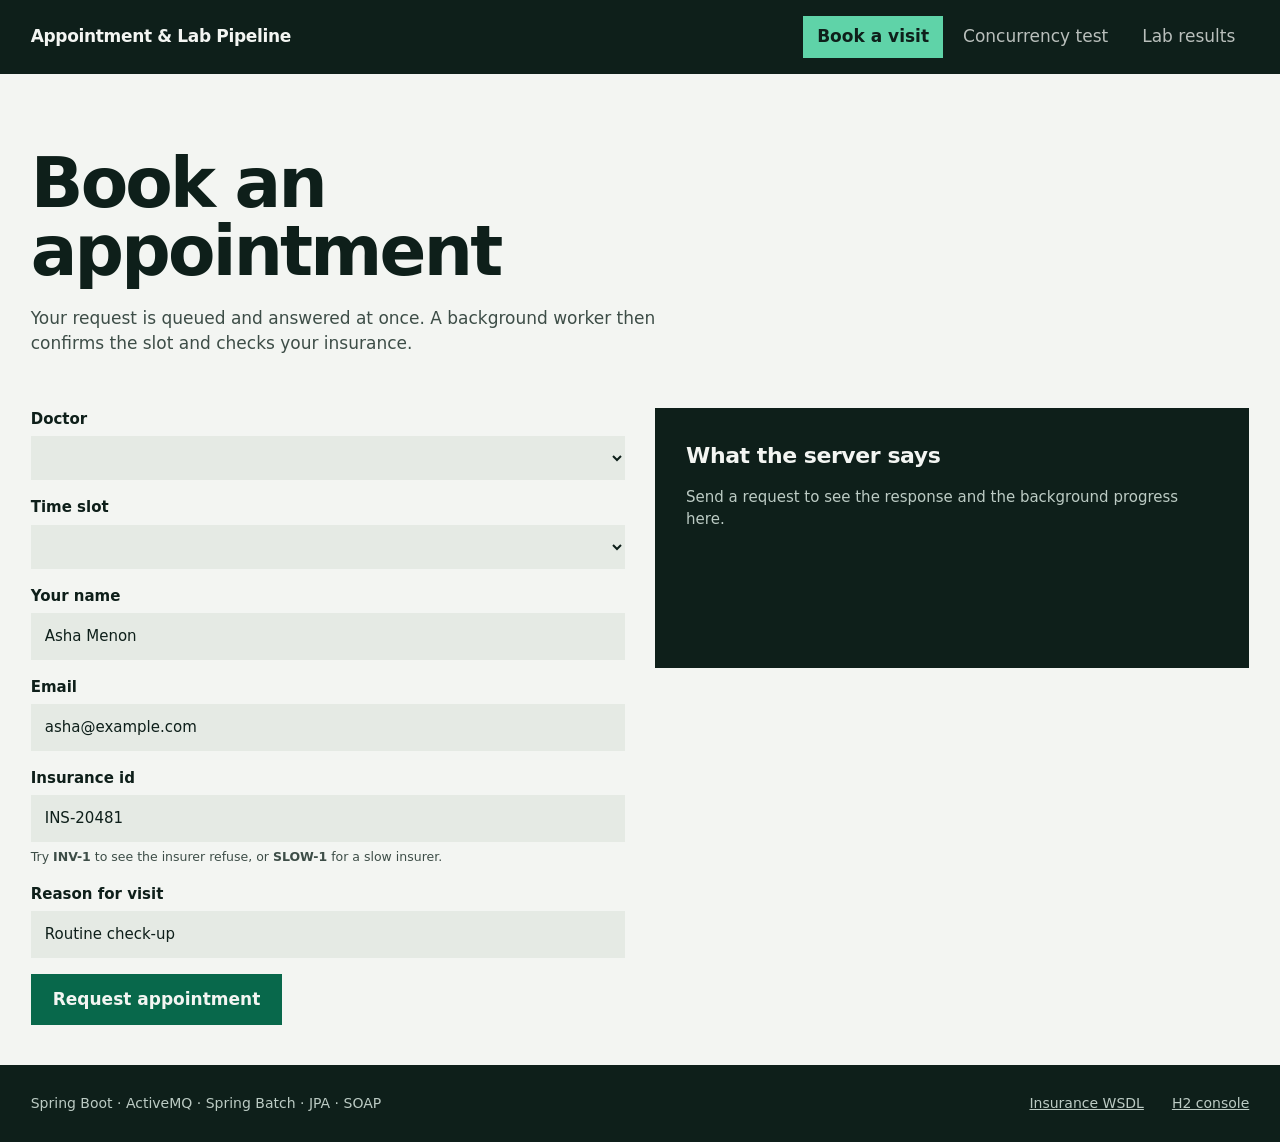
==== src/main/resources/static/index.html @ 47c5c022 "Healthcare appointment scheduling and lab result pipeline" ====
<!doctype html>
<html lang="en">
<head>
<meta charset="utf-8">
<meta name="viewport" content="width=device-width, initial-scale=1">
<title>Healthcare Appointment and Lab Pipeline</title>
<link rel="stylesheet" href="app.css">
</head>
<body>

<header class="bar">
  <span class="mark">Appointment &amp; Lab Pipeline</span>
  <nav aria-label="Views" id="tabs">
    <button data-view="book" aria-current="page">Book a visit</button>
    <button data-view="race">Concurrency test</button>
    <button data-view="lab">Lab results</button>
  </nav>
</header>

<main>

<!-- Patient portal -->
<section id="book" class="view">
  <h1>Book an appointment</h1>
  <p class="intro">Your request is queued and answered at once. A background worker then confirms the slot and checks your insurance.</p>

  <div class="two">
    <form id="bookForm" autocomplete="off">
      <label>Doctor
        <select id="doctor" required></select>
      </label>
      <label>Time slot
        <select id="slot" required></select>
      </label>
      <label>Your name
        <input id="name" required maxlength="80" value="Asha Menon">
      </label>
      <label>Email
        <input id="email" type="email" required value="asha@example.com">
      </label>
      <label>Insurance id
        <input id="ins" required maxlength="40" value="INS-20481">
        <small>Try <b>INV-1</b> to see the insurer refuse, or <b>SLOW-1</b> for a slow insurer.</small>
      </label>
      <label>Reason for visit
        <input id="reason" maxlength="200" value="Routine check-up">
      </label>
      <button class="btn" type="submit">Request appointment</button>
    </form>

    <div class="panel dark" aria-live="polite">
      <h2>What the server says</h2>
      <p id="bookEmpty" class="muted">Send a request to see the response and the background progress here.</p>
      <ol id="bookLog" class="log"></ol>
    </div>
  </div>
</section>

<!-- Race -->
<section id="race" class="view" hidden>
  <h1>Many patients, one slot</h1>
  <p class="intro">Fires simultaneous requests for the same slot. Every request is accepted instantly. Optimistic locking lets exactly one reach the database.</p>

  <div class="controls">
    <label>Doctor <select id="raceDoctor"></select></label>
    <label>Requests <input id="raceCount" type="number" min="2" max="200" value="30"></label>
    <button class="btn" id="raceGo" type="button">Send them all at once</button>
  </div>

  <div class="tiles" id="raceTiles">
    <div><b data-k="QUEUED">0</b><span>Queued</span></div>
    <div><b data-k="PROCESSING">0</b><span>Processing</span></div>
    <div class="good"><b data-k="CONFIRMED">0</b><span>Confirmed</span></div>
    <div class="bad"><b data-k="REJECTED">0</b><span>Rejected</span></div>
  </div>
  <p id="raceNote" class="muted">Waiting for a run.</p>
  <ul id="raceList" class="rows"></ul>
</section>

<!-- Lab -->
<section id="lab" class="view" hidden>
  <h1>Lab result pipeline</h1>
  <p class="intro">The nightly job reads an analyzer file, validates and triages each row, and commits in chunks of 50. Bad rows are skipped and logged. Critical values go out as alerts on a priority topic.</p>

  <div class="controls">
    <button class="btn" id="labGo" type="button">Run the batch on a new analyzer feed</button>
    <label class="file">Or upload a CSV <input id="labFile" type="file" accept=".csv"></label>
    <span id="labState" class="muted"></span>
  </div>

  <div class="tiles" id="labTiles">
    <div><b data-k="read">0</b><span>Rows read</span></div>
    <div class="good"><b data-k="written">0</b><span>Saved</span></div>
    <div class="bad"><b data-k="skipped">0</b><span>Skipped</span></div>
    <div><b data-k="commits">0</b><span>Chunk commits</span></div>
  </div>

  <div class="two">
    <div>
      <h2>Results <select id="sevFilter" aria-label="Filter by severity">
        <option value="">All</option><option>CRITICAL</option><option>ABNORMAL</option><option>NORMAL</option></select></h2>
      <div class="scroll">
        <table class="tbl">
          <thead><tr><th>Patient</th><th>Test</th><th>Value</th><th>Range</th><th>Result</th></tr></thead>
          <tbody id="labRows"></tbody>
        </table>
      </div>
    </div>
    <div>
      <h2>Critical alerts <small id="alertTotal" class="muted"></small></h2>
      <ul id="alertList" class="rows"></ul>
      <h2>Skipped rows</h2>
      <ul id="skipList" class="rows mono"></ul>
    </div>
  </div>
</section>

</main>

<footer class="foot">
  <span>Spring Boot · ActiveMQ · Spring Batch · JPA · SOAP</span>
  <a href="/ws/insurance.wsdl">Insurance WSDL</a>
  <a href="/h2-console">H2 console</a>
</footer>

<script src="app.js"></script>
</body>
</html>
---- src/main/resources/static/app.css ----
:root {
  --ground: #f3f5f2;
  --tone: #e5eae4;
  --ink: #0e1f1a;
  --dark: #0e1f1a;
  --panel: #17302a;
  --on-dark: #f3f5f2;
  --accent: #08684b;
  --accent-dark: #5fd3a8;
  --alert: #b3261e;
  --alert-dark: #ff8f86;
  --muted: #3d4d47;
  --gutter: clamp(16px, 2.4vw, 32px);
}

* { box-sizing: border-box; margin: 0; padding: 0; }
body {
  background: var(--ground); color: var(--ink);
  font-family: system-ui, -apple-system, "Segoe UI", Roboto, sans-serif;
  font-size: 17px; line-height: 1.5; -webkit-font-smoothing: antialiased;
}
:focus-visible { outline: 3px solid var(--accent); outline-offset: 2px; }
ul, ol { list-style: none; }
a { color: inherit; }

.bar {
  background: var(--dark); color: var(--on-dark);
  display: flex; align-items: center; justify-content: space-between; flex-wrap: wrap; gap: 8px 24px;
  padding: 16px var(--gutter);
}
.mark { font-weight: 700; letter-spacing: -.02em; }
.bar nav { display: flex; gap: 6px; flex-wrap: wrap; }
.bar button {
  font: inherit; color: inherit; background: none; border: 0; cursor: pointer;
  padding: 8px 14px; opacity: .75; transition: opacity .2s;
}
.bar button:hover { opacity: 1; }
.bar button[aria-current="page"] { background: var(--accent-dark); color: var(--dark); opacity: 1; font-weight: 600; }
.bar button:focus-visible { outline-color: var(--accent-dark); }

main { padding: clamp(40px, 6vw, 88px) var(--gutter) 40px; max-width: 1360px; margin: 0 auto; }
.view[hidden] { display: none; }
h1 { font-size: clamp(34px, 5.4vw, 76px); line-height: .98; letter-spacing: -.04em; max-width: 14ch; }
h2 { font-size: 22px; letter-spacing: -.02em; margin-bottom: 14px; display: flex; align-items: baseline; gap: 12px; flex-wrap: wrap; }
.intro { margin-top: 20px; max-width: 58ch; color: var(--muted); }
.muted { color: var(--muted); font-size: 15px; font-weight: 400; }
.mono { font-family: ui-monospace, Menlo, monospace; font-size: 13px; }

.two { margin-top: clamp(32px, 4vw, 56px); display: grid; grid-template-columns: 1fr 1fr; gap: var(--gutter); align-items: start; }

form { display: grid; gap: 16px; }
label { display: grid; gap: 6px; font-weight: 600; font-size: 15px; }
label small { font-weight: 400; color: var(--muted); }
input, select {
  font: inherit; font-weight: 400; color: var(--ink); background: var(--tone);
  border: 0; padding: 12px 14px; width: 100%; border-radius: 0;
}
.btn {
  font: inherit; font-weight: 600; cursor: pointer; border: 0;
  background: var(--accent); color: var(--on-dark); padding: 13px 22px; justify-self: start;
  transition: transform .15s, background .2s;
}
.btn:hover { background: #0a7a5a; }
.btn:active { transform: translateY(1px); }
.btn[disabled] { opacity: .55; cursor: progress; }

.panel { padding: clamp(20px, 2.4vw, 32px); }
.panel.dark { background: var(--dark); color: var(--on-dark); min-height: 260px; }
.panel.dark .muted { color: #bccbc4; }
.log { display: grid; gap: 14px; margin-top: 8px; }
.log li { display: grid; gap: 2px; animation: rise .4s both; }
.log .ok { color: var(--accent-dark); font-weight: 600; }
.log .bad { color: var(--alert-dark); font-weight: 600; }
.log code { font-family: ui-monospace, Menlo, monospace; font-size: 14px; color: #bccbc4; }

.controls { margin-top: 32px; display: flex; flex-wrap: wrap; gap: 14px 20px; align-items: end; }
.controls label { min-width: 150px; }
.controls .btn { align-self: end; }
.file input { padding: 9px 12px; }

.tiles { margin-top: 32px; display: grid; grid-template-columns: repeat(4, 1fr); gap: var(--gutter); }
.tiles div { background: var(--tone); padding: 18px 20px; display: grid; }
.tiles b { font-size: clamp(32px, 4vw, 56px); letter-spacing: -.04em; line-height: 1; font-variant-numeric: tabular-nums; }
.tiles span { color: var(--muted); font-size: 15px; margin-top: 6px; }
.tiles .good { background: var(--accent); color: var(--on-dark); }
.tiles .good span { color: #d3e8df; }
.tiles .bad { background: var(--dark); color: var(--on-dark); }
.tiles .bad span { color: #bccbc4; }
#raceNote { margin-top: 14px; }

.rows { display: grid; gap: 8px; margin-top: 10px; }
.rows li { background: var(--tone); padding: 10px 14px; font-size: 15px; overflow-wrap: anywhere; }
.rows li.good { border-left: 6px solid var(--accent); }
.rows li.bad { border-left: 6px solid var(--alert); }
.rows li.crit { background: var(--dark); color: var(--on-dark); }
.rows li.crit b { color: var(--alert-dark); }
#raceList { margin-bottom: 32px; }
.view h2 + .scroll, .view h2 + .rows { margin-top: 0; }
.two > div > h2:not(:first-child) { margin-top: 32px; }

.scroll { max-height: 520px; overflow: auto; }
.tbl { width: 100%; border-collapse: collapse; font-size: 15px; }
.tbl th { text-align: left; background: var(--dark); color: var(--on-dark); padding: 10px 12px; position: sticky; top: 0; font-weight: 600; }
.tbl td { padding: 9px 12px; font-variant-numeric: tabular-nums; }
.tbl tbody tr:nth-child(odd) { background: var(--tone); }
.sev-CRITICAL { color: var(--alert); font-weight: 700; }
.sev-ABNORMAL { font-weight: 700; }
.sev-NORMAL { color: var(--accent); }
h2 select { width: auto; font-size: 15px; padding: 6px 10px; }

.foot { padding: 28px var(--gutter); background: var(--dark); color: #bccbc4; display: flex; flex-wrap: wrap; gap: 8px 28px; font-size: 14px; }
.foot span { margin-right: auto; }

@keyframes rise { from { opacity: 0; transform: translateY(10px); } to { opacity: 1; transform: none; } }
@media (prefers-reduced-motion: reduce) { .log li { animation: none; } .btn { transition: none; } }

@media (max-width: 900px) {
  .two { grid-template-columns: 1fr; }
  .tiles { grid-template-columns: repeat(2, 1fr); }
}
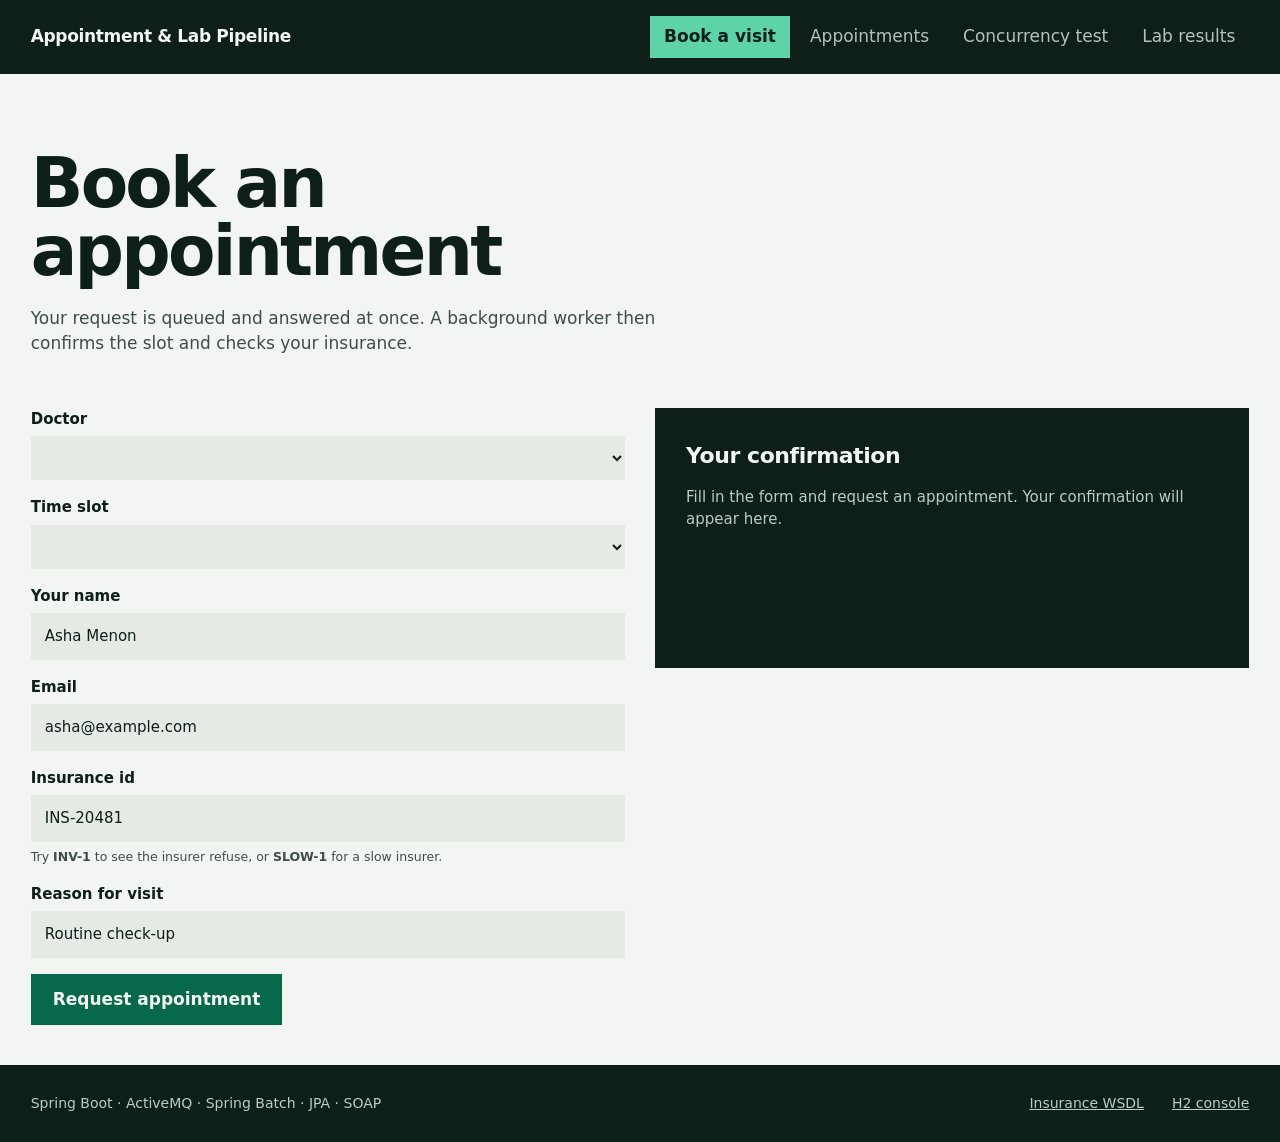
==== commit 63ada325: "Friendly booking confirmation and appointments list" ====
--- a/src/main/resources/static/index.html
+++ b/src/main/resources/static/index.html
@@ -12,6 +12,7 @@
   <span class="mark">Appointment &amp; Lab Pipeline</span>
   <nav aria-label="Views" id="tabs">
     <button data-view="book" aria-current="page">Book a visit</button>
+    <button data-view="appts">Appointments</button>
     <button data-view="race">Concurrency test</button>
     <button data-view="lab">Lab results</button>
   </nav>
@@ -49,10 +50,29 @@
     </form>
 
     <div class="panel dark" aria-live="polite">
-      <h2>What the server says</h2>
-      <p id="bookEmpty" class="muted">Send a request to see the response and the background progress here.</p>
-      <ol id="bookLog" class="log"></ol>
+      <h2 id="resTitle">Your confirmation</h2>
+      <p id="bookEmpty" class="muted">Fill in the form and request an appointment. Your confirmation will appear here.</p>
+      <div id="resBody" hidden>
+        <p id="resWhen" class="when"></p>
+        <p id="resRef" class="muted"></p>
+      </div>
+      <details id="tech" hidden>
+        <summary>Technical details</summary>
+        <ol id="bookLog" class="log"></ol>
+      </details>
     </div>
+  </div>
+</section>
+
+<!-- All appointments -->
+<section id="appts" class="view" hidden>
+  <h1>Booked appointments</h1>
+  <p class="intro">Every confirmed appointment, newest first. <span id="apptCount" class="muted"></span></p>
+  <div class="scroll tall">
+    <table class="tbl">
+      <thead><tr><th>Reference</th><th>Patient</th><th>Doctor</th><th>When</th><th>Reason</th></tr></thead>
+      <tbody id="apptRows"></tbody>
+    </table>
   </div>
 </section>
 
--- a/src/main/resources/static/app.css
+++ b/src/main/resources/static/app.css
@@ -118,3 +118,9 @@
   .two { grid-template-columns: 1fr; }
   .tiles { grid-template-columns: repeat(2, 1fr); }
 }
+
+.when { font-size: clamp(22px, 2.4vw, 30px); letter-spacing: -.02em; line-height: 1.2; color: var(--accent-dark); margin-top: 6px; }
+#resBody .muted { margin-top: 10px; }
+details { margin-top: 28px; color: #bccbc4; font-size: 15px; }
+summary { cursor: pointer; }
+.scroll.tall { max-height: 640px; margin-top: 32px; }
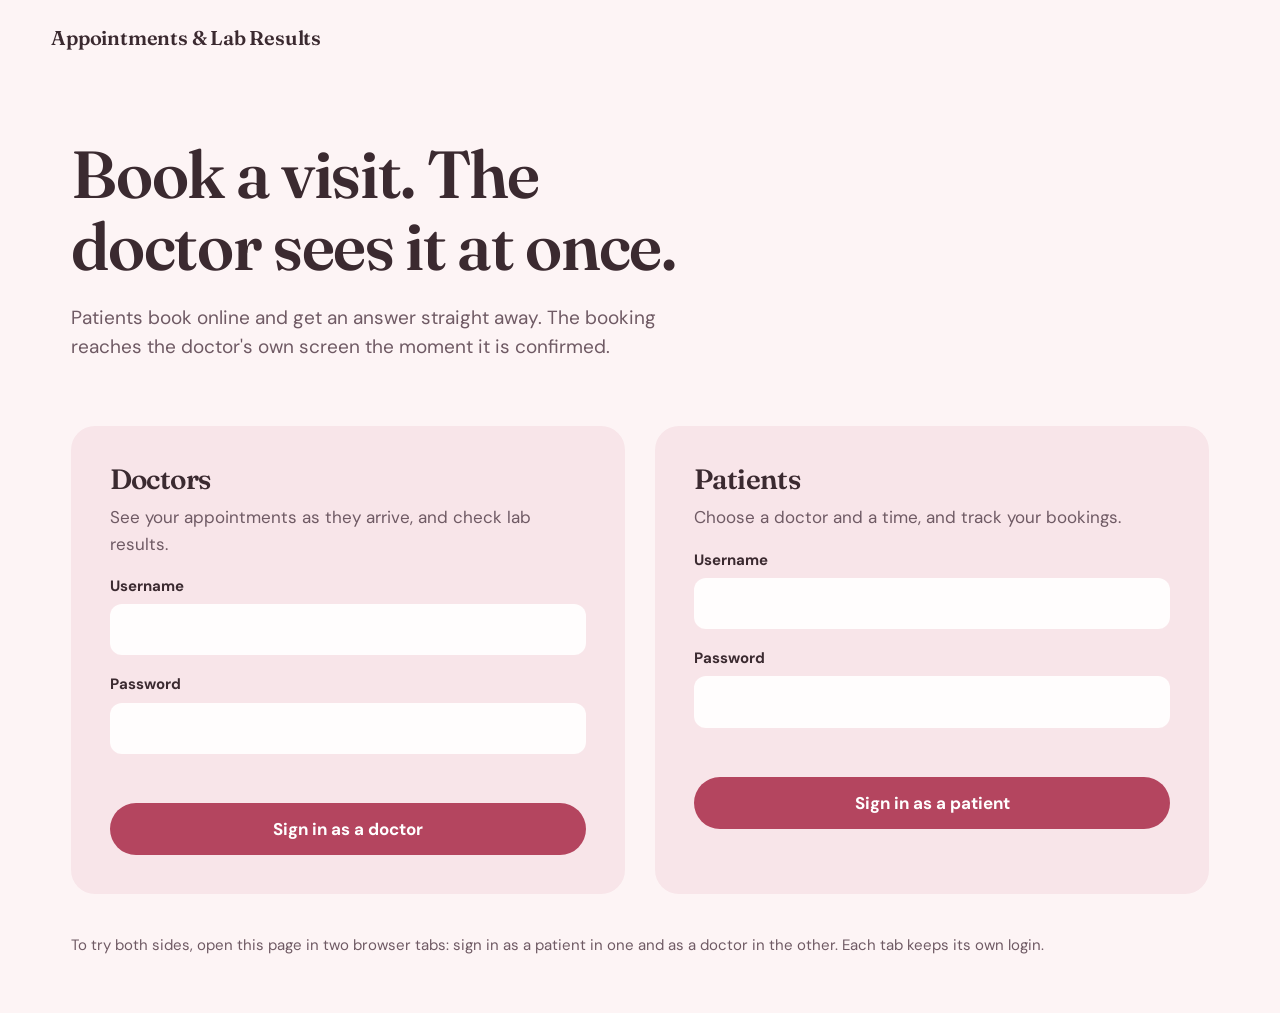
==== commit 3c337971: "Doctor and patient portals with logins, live appointment updates, soft pink UI" ====
--- a/src/main/resources/static/index.html
+++ b/src/main/resources/static/index.html
@@ -3,146 +3,46 @@
 <head>
 <meta charset="utf-8">
 <meta name="viewport" content="width=device-width, initial-scale=1">
-<title>Healthcare Appointment and Lab Pipeline</title>
-<link rel="stylesheet" href="app.css">
+<title>Appointments and Lab Results</title>
+<link rel="preconnect" href="https://fonts.googleapis.com">
+<link rel="preconnect" href="https://fonts.gstatic.com" crossorigin>
+<link href="https://fonts.googleapis.com/css2?family=DM+Sans:wght@400;500;700&family=Fraunces:opsz,wght@9..144,600&display=swap" rel="stylesheet">
+<link rel="stylesheet" href="site.css">
 </head>
 <body>
 
-<header class="bar">
-  <span class="mark">Appointment &amp; Lab Pipeline</span>
-  <nav aria-label="Views" id="tabs">
-    <button data-view="book" aria-current="page">Book a visit</button>
-    <button data-view="appts">Appointments</button>
-    <button data-view="race">Concurrency test</button>
-    <button data-view="lab">Lab results</button>
-  </nav>
+<header class="top">
+  <a class="brand" href="/">Appointments &amp; Lab Results</a>
 </header>
 
-<main>
-
-<!-- Patient portal -->
-<section id="book" class="view">
-  <h1>Book an appointment</h1>
-  <p class="intro">Your request is queued and answered at once. A background worker then confirms the slot and checks your insurance.</p>
-
-  <div class="two">
-    <form id="bookForm" autocomplete="off">
-      <label>Doctor
-        <select id="doctor" required></select>
-      </label>
-      <label>Time slot
-        <select id="slot" required></select>
-      </label>
-      <label>Your name
-        <input id="name" required maxlength="80" value="Asha Menon">
-      </label>
-      <label>Email
-        <input id="email" type="email" required value="asha@example.com">
-      </label>
-      <label>Insurance id
-        <input id="ins" required maxlength="40" value="INS-20481">
-        <small>Try <b>INV-1</b> to see the insurer refuse, or <b>SLOW-1</b> for a slow insurer.</small>
-      </label>
-      <label>Reason for visit
-        <input id="reason" maxlength="200" value="Routine check-up">
-      </label>
-      <button class="btn" type="submit">Request appointment</button>
-    </form>
-
-    <div class="panel dark" aria-live="polite">
-      <h2 id="resTitle">Your confirmation</h2>
-      <p id="bookEmpty" class="muted">Fill in the form and request an appointment. Your confirmation will appear here.</p>
-      <div id="resBody" hidden>
-        <p id="resWhen" class="when"></p>
-        <p id="resRef" class="muted"></p>
-      </div>
-      <details id="tech" hidden>
-        <summary>Technical details</summary>
-        <ol id="bookLog" class="log"></ol>
-      </details>
-    </div>
-  </div>
+<section class="hero">
+  <h1>Book a visit. The doctor sees it at once.</h1>
+  <p>Patients book online and get an answer straight away. The booking reaches the doctor's own screen the moment it is confirmed.</p>
 </section>
 
-<!-- All appointments -->
-<section id="appts" class="view" hidden>
-  <h1>Booked appointments</h1>
-  <p class="intro">Every confirmed appointment, newest first. <span id="apptCount" class="muted"></span></p>
-  <div class="scroll tall">
-    <table class="tbl">
-      <thead><tr><th>Reference</th><th>Patient</th><th>Doctor</th><th>When</th><th>Reason</th></tr></thead>
-      <tbody id="apptRows"></tbody>
-    </table>
-  </div>
-</section>
+<main class="logins" id="main">
+  <form class="login" id="doctorForm" autocomplete="off">
+    <h2>Doctors</h2>
+    <p>See your appointments as they arrive, and check lab results.</p>
+    <label>Username <input name="username" required autocomplete="username"></label>
+    <label>Password <input name="password" type="password" required autocomplete="current-password"></label>
+    <p class="formnote" role="alert"></p>
+    <button class="btn" type="submit">Sign in as a doctor</button>
+  </form>
 
-<!-- Race -->
-<section id="race" class="view" hidden>
-  <h1>Many patients, one slot</h1>
-  <p class="intro">Fires simultaneous requests for the same slot. Every request is accepted instantly. Optimistic locking lets exactly one reach the database.</p>
-
-  <div class="controls">
-    <label>Doctor <select id="raceDoctor"></select></label>
-    <label>Requests <input id="raceCount" type="number" min="2" max="200" value="30"></label>
-    <button class="btn" id="raceGo" type="button">Send them all at once</button>
-  </div>
-
-  <div class="tiles" id="raceTiles">
-    <div><b data-k="QUEUED">0</b><span>Queued</span></div>
-    <div><b data-k="PROCESSING">0</b><span>Processing</span></div>
-    <div class="good"><b data-k="CONFIRMED">0</b><span>Confirmed</span></div>
-    <div class="bad"><b data-k="REJECTED">0</b><span>Rejected</span></div>
-  </div>
-  <p id="raceNote" class="muted">Waiting for a run.</p>
-  <ul id="raceList" class="rows"></ul>
-</section>
-
-<!-- Lab -->
-<section id="lab" class="view" hidden>
-  <h1>Lab result pipeline</h1>
-  <p class="intro">The nightly job reads an analyzer file, validates and triages each row, and commits in chunks of 50. Bad rows are skipped and logged. Critical values go out as alerts on a priority topic.</p>
-
-  <div class="controls">
-    <button class="btn" id="labGo" type="button">Run the batch on a new analyzer feed</button>
-    <label class="file">Or upload a CSV <input id="labFile" type="file" accept=".csv"></label>
-    <span id="labState" class="muted"></span>
-  </div>
-
-  <div class="tiles" id="labTiles">
-    <div><b data-k="read">0</b><span>Rows read</span></div>
-    <div class="good"><b data-k="written">0</b><span>Saved</span></div>
-    <div class="bad"><b data-k="skipped">0</b><span>Skipped</span></div>
-    <div><b data-k="commits">0</b><span>Chunk commits</span></div>
-  </div>
-
-  <div class="two">
-    <div>
-      <h2>Results <select id="sevFilter" aria-label="Filter by severity">
-        <option value="">All</option><option>CRITICAL</option><option>ABNORMAL</option><option>NORMAL</option></select></h2>
-      <div class="scroll">
-        <table class="tbl">
-          <thead><tr><th>Patient</th><th>Test</th><th>Value</th><th>Range</th><th>Result</th></tr></thead>
-          <tbody id="labRows"></tbody>
-        </table>
-      </div>
-    </div>
-    <div>
-      <h2>Critical alerts <small id="alertTotal" class="muted"></small></h2>
-      <ul id="alertList" class="rows"></ul>
-      <h2>Skipped rows</h2>
-      <ul id="skipList" class="rows mono"></ul>
-    </div>
-  </div>
-</section>
-
+  <form class="login" id="patientForm" autocomplete="off">
+    <h2>Patients</h2>
+    <p>Choose a doctor and a time, and track your bookings.</p>
+    <label>Username <input name="username" required autocomplete="username"></label>
+    <label>Password <input name="password" type="password" required autocomplete="current-password"></label>
+    <p class="formnote" role="alert"></p>
+    <button class="btn" type="submit">Sign in as a patient</button>
+  </form>
 </main>
 
-<footer class="foot">
-  <span>Spring Boot · ActiveMQ · Spring Batch · JPA · SOAP</span>
-  <a href="/ws/insurance.wsdl">Insurance WSDL</a>
-  <a href="/h2-console">H2 console</a>
-</footer>
+<p class="tip">To try both sides, open this page in two browser tabs: sign in as a patient in one and as a doctor in the other. Each tab keeps its own login.</p>
 
-<script src="app.js"></script>
+<script src="common.js"></script>
+<script src="landing.js"></script>
 </body>
 </html>
--- a/src/main/resources/static/site.css
+++ b/src/main/resources/static/site.css
@@ -0,0 +1,170 @@
+:root {
+  --ground: #fdf4f5;
+  --tone: #f8e5e9;
+  --tone-deep: #f1d3da;
+  --field: #fffdfd;
+  --ink: #3b2a30;
+  --muted: #6f5a64;
+  --accent: #b4455f;
+  --accent-hover: #9d3a52;
+  --sage: #3f6f58;
+  --sage-bg: #e1eee6;
+  --alert: #9c3434;
+  --alert-bg: #f6dcdc;
+  --radius: 16px;
+  --gutter: clamp(18px, 4vw, 56px);
+  --ease: cubic-bezier(.2, .7, .2, 1);
+}
+
+* { box-sizing: border-box; margin: 0; padding: 0; }
+html { scroll-behavior: smooth; }
+body {
+  background: var(--ground);
+  color: var(--ink);
+  font-family: "DM Sans", system-ui, -apple-system, "Segoe UI", Roboto, sans-serif;
+  font-size: 17px;
+  line-height: 1.55;
+  -webkit-font-smoothing: antialiased;
+  min-height: 100vh;
+}
+h1, h2 { font-family: "Fraunces", Georgia, "Times New Roman", serif; font-weight: 600; letter-spacing: -.02em; line-height: 1.08; }
+h1 { font-size: clamp(36px, 5.2vw, 68px); }
+h2 { font-size: 24px; }
+a { color: var(--accent); }
+ul, ol { list-style: none; }
+:focus-visible { outline: 3px solid var(--accent); outline-offset: 3px; border-radius: 6px; }
+::selection { background: var(--tone-deep); }
+[hidden] { display: none !important; }
+.muted { color: var(--muted); }
+
+/* top bar */
+.top { display: flex; align-items: center; justify-content: space-between; gap: 16px; flex-wrap: wrap; padding: 22px var(--gutter); }
+.brand { font-family: "Fraunces", Georgia, serif; font-weight: 600; font-size: 20px; letter-spacing: -.01em; text-decoration: none; color: var(--ink); }
+.who { display: flex; align-items: center; gap: 10px; background: var(--tone); padding: 6px 6px 6px 16px; border-radius: 999px; font-size: 15px; }
+.who b { font-weight: 700; }
+
+/* buttons and fields */
+.btn {
+  font: inherit; font-weight: 700; cursor: pointer; border: 0; border-radius: 999px;
+  background: var(--accent); color: #fff; padding: 13px 26px;
+  transition: background .25s var(--ease), transform .2s var(--ease);
+}
+.btn:hover { background: var(--accent-hover); }
+.btn:active { transform: scale(.98); }
+.btn[disabled] { opacity: .55; cursor: progress; }
+.btn.quiet { background: var(--tone-deep); color: var(--ink); padding: 8px 16px; font-weight: 500; font-size: 15px; }
+.btn.quiet:hover { background: #ecc3cc; }
+
+label { display: grid; gap: 6px; font-weight: 700; font-size: 15px; }
+label small { font-weight: 400; color: var(--muted); font-size: 14px; }
+input, select {
+  font: inherit; font-weight: 400; color: var(--ink); background: var(--field);
+  border: 2px solid transparent; border-radius: 12px; padding: 12px 14px; width: 100%;
+  transition: border-color .2s var(--ease), background .2s;
+}
+input:hover, select:hover { background: #fff; }
+input:focus, select:focus { outline: none; border-color: var(--accent); background: #fff; }
+form { display: grid; gap: 16px; }
+.formnote { min-height: 1.4em; font-size: 15px; color: var(--alert); font-weight: 500; }
+
+/* landing */
+.hero { padding: clamp(24px, 5vw, 72px) var(--gutter) 0; max-width: 1240px; margin: 0 auto; }
+.hero h1 { max-width: 15ch; }
+.hero p { margin-top: 20px; max-width: 48ch; color: var(--muted); font-size: 19px; }
+.logins { max-width: 1240px; margin: clamp(32px, 5vw, 64px) auto 0; padding: 0 var(--gutter) 40px; display: grid; grid-template-columns: 1fr 1fr; gap: clamp(16px, 2.4vw, 32px); }
+.login { background: var(--tone); border-radius: 24px; padding: clamp(24px, 3vw, 40px); display: grid; gap: 18px; align-content: start; transition: background .3s var(--ease); }
+.login:focus-within { background: #f6dce2; }
+.login h2 { font-size: 28px; }
+.login > p { color: var(--muted); margin-top: -8px; }
+.tip { max-width: 1240px; margin: 0 auto; padding: 0 var(--gutter) 56px; color: var(--muted); font-size: 15px; }
+
+/* portals */
+main { padding: 8px var(--gutter) 72px; max-width: 1240px; margin: 0 auto; }
+.pagehead { padding: clamp(16px, 3vw, 40px) 0 8px; }
+.pagehead p { margin-top: 10px; color: var(--muted); max-width: 52ch; }
+.tabs { display: flex; gap: 8px; flex-wrap: wrap; margin: 28px 0 32px; }
+.tabs button {
+  font: inherit; font-weight: 500; cursor: pointer; border: 0; border-radius: 999px;
+  background: var(--tone); color: var(--ink); padding: 10px 20px;
+  transition: background .25s var(--ease), color .25s var(--ease);
+}
+.tabs button:hover { background: var(--tone-deep); }
+.tabs button[aria-current="page"] { background: var(--accent); color: #fff; font-weight: 700; }
+.view { animation: rise .45s var(--ease) both; }
+
+.two { display: grid; grid-template-columns: 1fr 1fr; gap: clamp(20px, 3vw, 48px); align-items: start; }
+.card { background: var(--tone); border-radius: 24px; padding: clamp(22px, 2.6vw, 36px); }
+.card.sage { background: var(--sage-bg); }
+.card.plain { background: var(--field); }
+.card h2 { margin-bottom: 8px; }
+.when { font-family: "Fraunces", Georgia, serif; font-size: clamp(22px, 2.4vw, 30px); line-height: 1.2; margin-top: 10px; }
+.card .muted { margin-top: 8px; }
+details { margin-top: 24px; font-size: 15px; color: var(--muted); }
+summary { cursor: pointer; font-weight: 500; }
+.log { display: grid; gap: 12px; margin-top: 12px; }
+.log li { display: grid; gap: 2px; animation: rise .4s var(--ease) both; }
+.log code { font-family: ui-monospace, Menlo, monospace; font-size: 13px; }
+.ok { color: var(--sage); font-weight: 700; }
+.bad { color: var(--alert); font-weight: 700; }
+
+.tiles { display: grid; grid-template-columns: repeat(3, 1fr); gap: 16px; }
+.tiles.four { grid-template-columns: repeat(4, 1fr); }
+.tile { background: var(--tone); border-radius: 20px; padding: 18px 22px; display: grid; gap: 2px; }
+.tile b { font-family: "Fraunces", Georgia, serif; font-size: clamp(30px, 3.6vw, 48px); font-weight: 600; line-height: 1.05; letter-spacing: -.02em; font-variant-numeric: lining-nums tabular-nums; }
+.tile span { color: var(--muted); font-size: 15px; }
+.tile.good { background: var(--sage-bg); }
+.tile.good b { color: var(--sage); }
+.tile.bad { background: var(--alert-bg); }
+.tile.bad b { color: var(--alert); }
+
+.live { display: inline-flex; align-items: center; gap: 8px; font-size: 14px; color: var(--muted); margin-left: auto; }
+.live i { width: 9px; height: 9px; border-radius: 50%; background: #c9b4bb; display: inline-block; transition: background .3s; }
+.live.on i { background: #4fa27a; animation: pulse 2.4s ease-in-out infinite; }
+.sectionhead { display: flex; align-items: baseline; gap: 16px; flex-wrap: wrap; margin: 36px 0 14px; }
+.sectionhead h2 { margin: 0; }
+
+.tablewrap { border-radius: 20px; overflow: hidden; background: var(--field); }
+.scroll { max-height: 560px; overflow: auto; }
+.tbl { width: 100%; border-collapse: collapse; font-size: 16px; }
+.tbl th { text-align: left; font-weight: 700; color: var(--muted); font-size: 15px; padding: 14px 18px; background: var(--tone); position: sticky; top: 0; }
+.tbl td { padding: 14px 18px; font-variant-numeric: tabular-nums; vertical-align: top; }
+.tbl tbody tr:nth-child(even) { background: #fdf0f2; }
+.tbl tr.fresh td { animation: flash 3.2s var(--ease) both; }
+.tbl td.empty { color: var(--muted); padding: 28px 18px; }
+.sev-CRITICAL { color: var(--alert); font-weight: 700; }
+.sev-ABNORMAL { font-weight: 700; }
+.sev-NORMAL { color: var(--sage); }
+.tag { display: inline-block; font-size: 13px; font-weight: 700; background: var(--accent); color: #fff; border-radius: 999px; padding: 1px 9px; margin-left: 8px; }
+
+.controls { display: flex; flex-wrap: wrap; gap: 14px 20px; align-items: end; margin-bottom: 28px; }
+.controls label { min-width: 160px; }
+.file input { padding: 9px 12px; }
+.rows { display: grid; gap: 8px; margin-top: 12px; }
+.rows li { background: var(--tone); padding: 10px 16px; border-radius: 12px; font-size: 15px; overflow-wrap: anywhere; }
+.rows li.good { background: var(--sage-bg); }
+.rows li.bad { background: var(--alert-bg); }
+.rows li.crit { background: var(--alert-bg); color: var(--alert); }
+.rows.mono li { font-family: ui-monospace, Menlo, monospace; font-size: 13px; }
+h2 select { width: auto; font-size: 15px; padding: 6px 12px; margin-left: 8px; }
+
+.toast {
+  position: fixed; right: var(--gutter); bottom: 24px; z-index: 20; max-width: 360px;
+  background: var(--ink); color: #fff; border-radius: 16px; padding: 14px 20px;
+  box-shadow: 0 10px 30px rgba(59, 42, 48, .25); animation: rise .4s var(--ease) both;
+}
+.toast b { display: block; }
+.foot { padding: 32px var(--gutter); color: var(--muted); font-size: 14px; display: flex; flex-wrap: wrap; gap: 8px 24px; max-width: 1240px; margin: 0 auto; }
+
+@keyframes rise { from { opacity: 0; transform: translateY(12px); } to { opacity: 1; transform: none; } }
+@keyframes flash { 0%, 55% { background: var(--tone-deep); } 100% { background: transparent; } }
+@keyframes pulse { 0%, 100% { opacity: 1; } 50% { opacity: .45; } }
+@media (prefers-reduced-motion: reduce) {
+  html { scroll-behavior: auto; }
+  .view, .log li, .toast, .tbl tr.fresh td, .live.on i { animation: none; }
+  .btn, .tabs button, .login { transition: none; }
+}
+@media (max-width: 900px) {
+  .logins, .two { grid-template-columns: 1fr; }
+  .tiles, .tiles.four { grid-template-columns: repeat(2, 1fr); }
+  .tbl th:nth-child(n+4), .tbl td:nth-child(n+4) { display: none; }
+}
